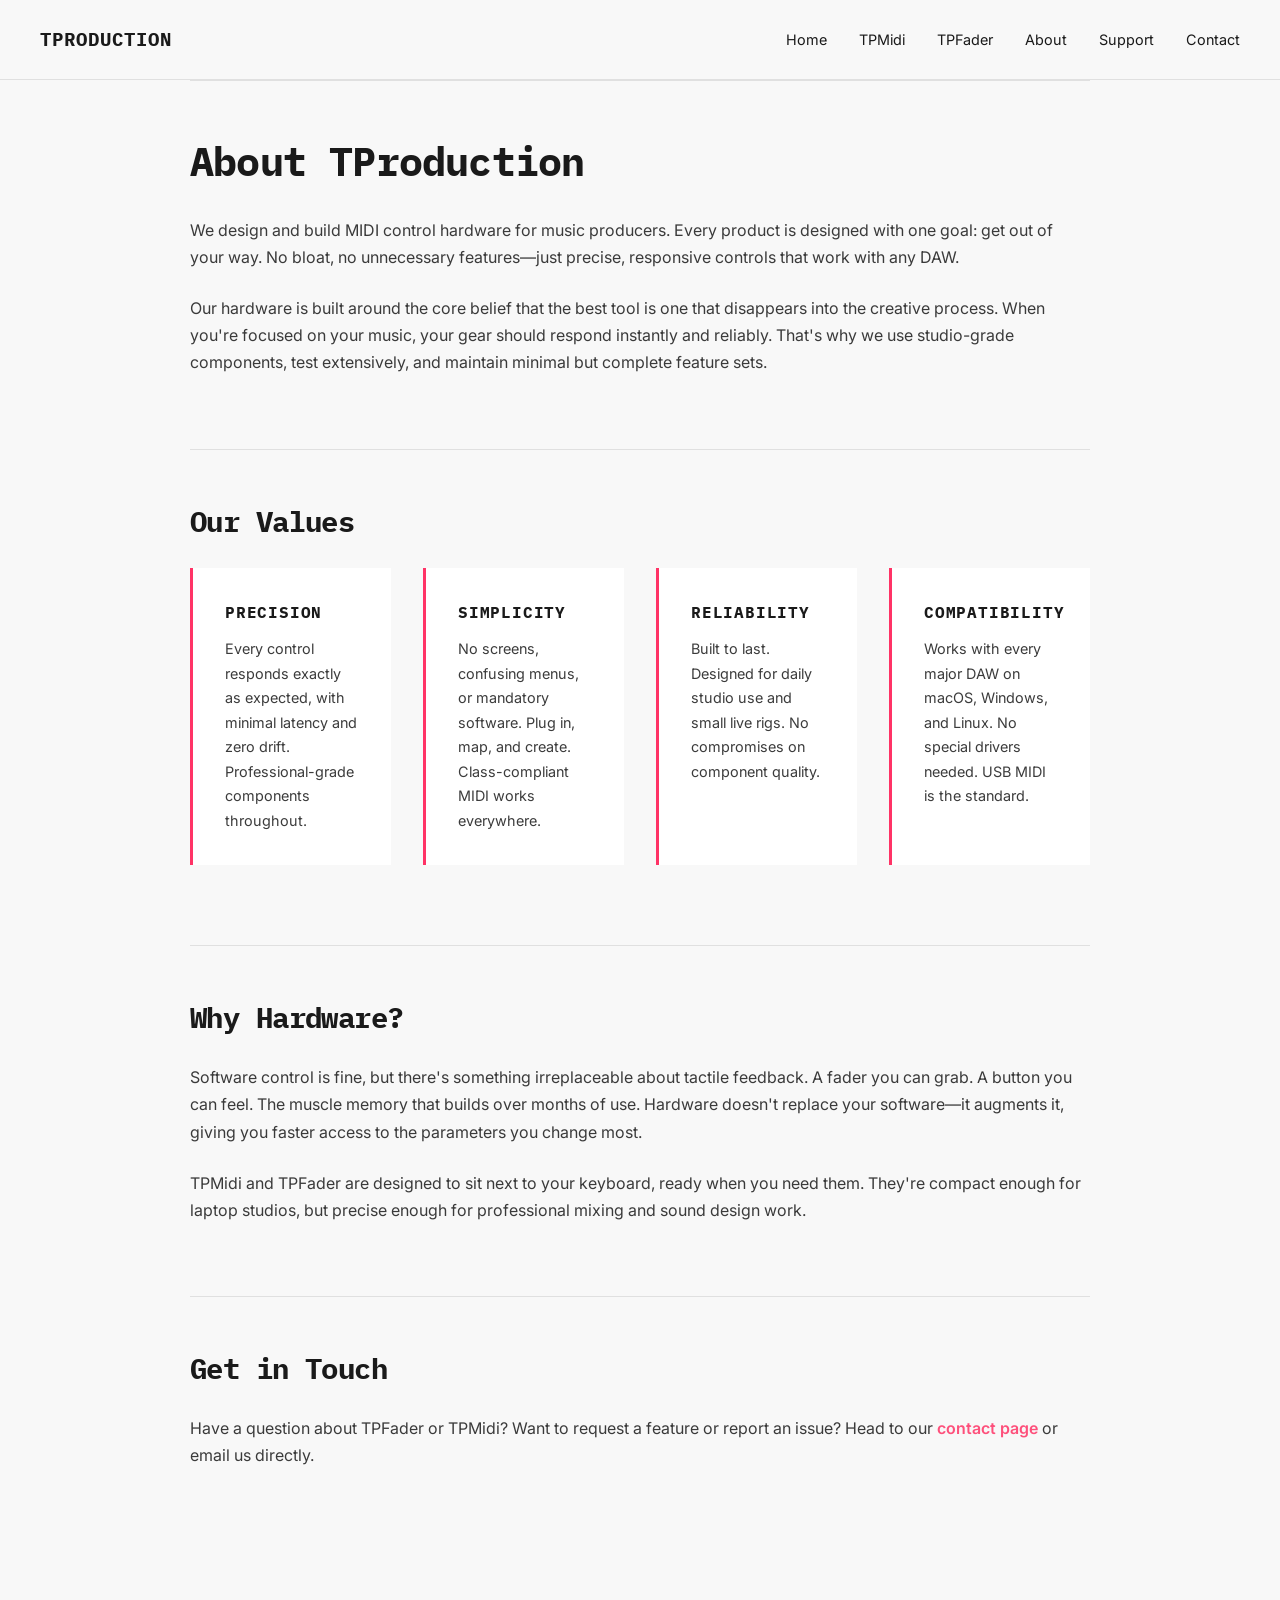
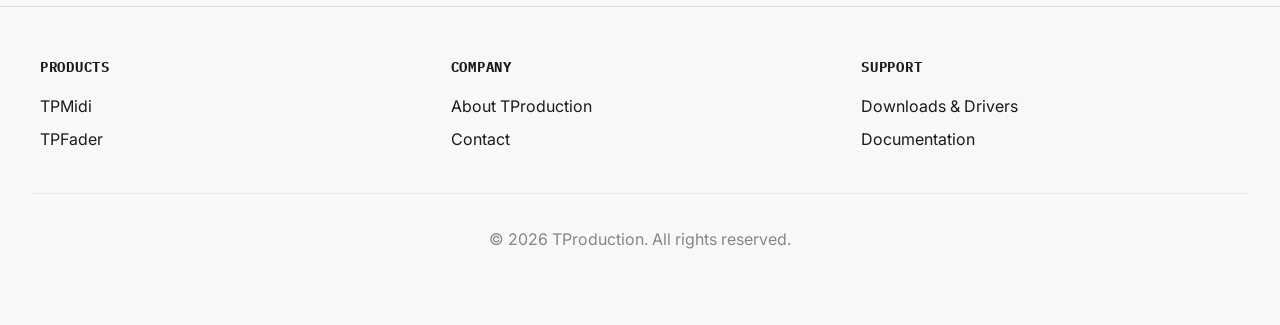
==== about/index.html @ 20af8eba "Restructure for GitHub Pages: move pages to subdirectories - index.html → root (Home) - tpfader.html" ====
<!DOCTYPE html>
<html lang="en">
<head>
  <meta charset="UTF-8">
  <meta name="viewport" content="width=device-width, initial-scale=1.0, viewport-fit=cover">
  <title>About TProduction</title>
  <link rel="stylesheet" href="https://fonts.googleapis.com/css2?family=IBM+Plex+Mono:wght@400;600;700&family=Inter:wght@400;500;600;700&display=swap">
  <style>
    :root {
      --bg-light: #f8f8f8;
      --bg-dark: #1a1a1a;
      --fg-light: #1a1a1a;
      --fg-dark: #f8f8f8;
      --accent: #ff3366;
      --border-light: #e0e0e0;
      --border-dark: #333333;
      --panel-light: #ffffff;
      --panel-dark: #252525;
      --font-display: 'IBM Plex Mono', monospace;
      --font-body: 'Inter', sans-serif;

      background-color: var(--bg-light);
      color: var(--fg-light);
      color-scheme: light;
    }

    @media (prefers-color-scheme: dark) {
      :root:not([data-theme="light"]) {
        background-color: var(--bg-dark);
        color: var(--fg-dark);
        color-scheme: dark;
      }
    }

    :root[data-theme="dark"] {
      background-color: var(--bg-dark);
      color: var(--fg-dark);
      color-scheme: dark;
    }

    body {
      font-family: var(--font-body);
      margin: 0;
      line-height: 1.6;
    }

    header {
      position: sticky;
      top: 0;
      z-index: 100;
      padding: 1.5rem 2rem;
      background-color: var(--bg-light);
      border-bottom: 1px solid var(--border-light);
      backdrop-filter: blur(8px);
    }

    @media (prefers-color-scheme: dark) {
      header:not([data-theme="light"]) {
        background-color: rgba(26, 26, 26, 0.95);
        border-bottom-color: var(--border-dark);
      }
    }

    :root[data-theme="dark"] header {
      background-color: rgba(26, 26, 26, 0.95);
      border-bottom-color: var(--border-dark);
    }

    nav {
      display: flex;
      justify-content: space-between;
      align-items: center;
      max-width: 1200px;
      margin: 0 auto;
    }

    .logo {
      font-family: var(--font-display);
      font-size: 1.2rem;
      font-weight: 700;
      letter-spacing: 0.05em;
      text-decoration: none;
      color: var(--fg-light);
    }

    @media (prefers-color-scheme: dark) {
      .logo:not([data-theme="light"]) {
        color: var(--fg-dark);
      }
    }

    :root[data-theme="dark"] .logo {
      color: var(--fg-dark);
    }

    nav ul {
      display: flex;
      list-style: none;
      margin: 0;
      padding: 0;
      gap: 2rem;
    }

    nav a {
      font-size: 0.9rem;
      text-decoration: none;
      color: var(--fg-light);
      transition: color 0.2s;
    }

    @media (prefers-color-scheme: dark) {
      nav a:not([data-theme="light"]) {
        color: var(--fg-dark);
      }
    }

    :root[data-theme="dark"] nav a {
      color: var(--fg-dark);
    }

    nav a:hover {
      color: var(--accent);
    }

    @media (max-width: 768px) {
      nav ul {
        display: none;
      }
    }

    main {
      padding: 0 2rem;
      max-width: 900px;
      margin: 0 auto;
    }

    section {
      padding: 3rem 0;
      border-top: 1px solid var(--border-light);
    }

    @media (prefers-color-scheme: dark) {
      section:not([data-theme="light"]) {
        border-top-color: var(--border-dark);
      }
    }

    :root[data-theme="dark"] section {
      border-top-color: var(--border-dark);
    }

    h1, h2 {
      font-family: var(--font-display);
      font-weight: 700;
      letter-spacing: -0.02em;
      margin: 0 0 1.5rem 0;
    }

    h1 {
      font-size: 2.5rem;
    }

    h2 {
      font-size: 1.8rem;
    }

    p {
      font-size: 1rem;
      opacity: 0.85;
      line-height: 1.7;
      margin: 0 0 1.5rem 0;
    }

    footer {
      margin-top: 4rem;
      padding: 3rem 2rem;
      border-top: 1px solid var(--border-light);
    }

    @media (prefers-color-scheme: dark) {
      footer:not([data-theme="light"]) {
        border-top-color: var(--border-dark);
      }
    }

    :root[data-theme="dark"] footer {
      border-top-color: var(--border-dark);
    }

    .footer-content {
      max-width: 1200px;
      margin: 0 auto;
      display: grid;
      grid-template-columns: repeat(auto-fit, minmax(200px, 1fr));
      gap: 2rem;
      margin-bottom: 2rem;
    }

    footer a {
      color: var(--fg-light);
      text-decoration: none;
      display: block;
      margin-bottom: 0.5rem;
      transition: color 0.2s;
    }

    @media (prefers-color-scheme: dark) {
      footer a:not([data-theme="light"]) {
        color: var(--fg-dark);
      }
    }

    :root[data-theme="dark"] footer a {
      color: var(--fg-dark);
    }

    footer a:hover {
      color: var(--accent);
    }

    .footer-section h3 {
      font-family: var(--font-display);
      font-size: 0.9rem;
      font-weight: 700;
      margin: 0 0 1rem 0;
      text-transform: uppercase;
      letter-spacing: 0.05em;
    }

    .copyright {
      text-align: center;
      padding-top: 2rem;
      border-top: 1px solid var(--border-light);
      opacity: 0.6;
      font-size: 0.85rem;
    }

    @media (prefers-color-scheme: dark) {
      .copyright:not([data-theme="light"]) {
        border-top-color: var(--border-dark);
      }
    }

    :root[data-theme="dark"] .copyright {
      border-top-color: var(--border-dark);
    }

    .values-grid {
      display: grid;
      grid-template-columns: repeat(auto-fit, minmax(200px, 1fr));
      gap: 2rem;
      margin-bottom: 2rem;
    }

    .value-card {
      padding: 2rem;
      background-color: var(--panel-light);
      border-left: 3px solid var(--accent);
    }

    @media (prefers-color-scheme: dark) {
      .value-card:not([data-theme="light"]) {
        background-color: var(--panel-dark);
      }
    }

    :root[data-theme="dark"] .value-card {
      background-color: var(--panel-dark);
    }

    .value-card h3 {
      font-family: var(--font-display);
      font-size: 1rem;
      font-weight: 700;
      margin: 0 0 0.75rem 0;
      text-transform: uppercase;
      letter-spacing: 0.05em;
    }

    .value-card p {
      margin: 0;
      font-size: 0.9rem;
    }

    @media (max-width: 600px) {
      header {
        padding: 1rem 1.5rem;
      }

      main {
        padding: 0 1.5rem;
      }

      h1 {
        font-size: 1.75rem;
      }
    }
  </style>
</head>
<body>
  <header>
    <nav>
      <a href="/" class="logo">TPRODUCTION</a>
      <ul>
        <li><a href="/">Home</a></li>
        <li><a href="/tpmidi">TPMidi</a></li>
        <li><a href="/tpfader">TPFader</a></li>
        <li><a href="/about">About</a></li>
        <li><a href="/support">Support</a></li>
        <li><a href="/contact">Contact</a></li>
      </ul>
    </nav>
  </header>

  <main>
    <section>
      <h1>About TProduction</h1>
      <p>We design and build MIDI control hardware for music producers. Every product is designed with one goal: get out of your way. No bloat, no unnecessary features—just precise, responsive controls that work with any DAW.</p>
      <p>Our hardware is built around the core belief that the best tool is one that disappears into the creative process. When you're focused on your music, your gear should respond instantly and reliably. That's why we use studio-grade components, test extensively, and maintain minimal but complete feature sets.</p>
    </section>

    <section>
      <h2>Our Values</h2>
      <div class="values-grid">
        <div class="value-card">
          <h3>Precision</h3>
          <p>Every control responds exactly as expected, with minimal latency and zero drift. Professional-grade components throughout.</p>
        </div>
        <div class="value-card">
          <h3>Simplicity</h3>
          <p>No screens, confusing menus, or mandatory software. Plug in, map, and create. Class-compliant MIDI works everywhere.</p>
        </div>
        <div class="value-card">
          <h3>Reliability</h3>
          <p>Built to last. Designed for daily studio use and small live rigs. No compromises on component quality.</p>
        </div>
        <div class="value-card">
          <h3>Compatibility</h3>
          <p>Works with every major DAW on macOS, Windows, and Linux. No special drivers needed. USB MIDI is the standard.</p>
        </div>
      </div>
    </section>

    <section>
      <h2>Why Hardware?</h2>
      <p>Software control is fine, but there's something irreplaceable about tactile feedback. A fader you can grab. A button you can feel. The muscle memory that builds over months of use. Hardware doesn't replace your software—it augments it, giving you faster access to the parameters you change most.</p>
      <p>TPMidi and TPFader are designed to sit next to your keyboard, ready when you need them. They're compact enough for laptop studios, but precise enough for professional mixing and sound design work.</p>
    </section>

    <section>
      <h2>Get in Touch</h2>
      <p>Have a question about TPFader or TPMidi? Want to request a feature or report an issue? Head to our <a href="/contact" style="color: var(--accent); text-decoration: none; font-weight: 600;">contact page</a> or email us directly.</p>
    </section>
  </main>

  <footer>
    <div class="footer-content">
      <div class="footer-section">
        <h3>Products</h3>
        <a href="/tpmidi">TPMidi</a>
        <a href="/tpfader">TPFader</a>
      </div>
      <div class="footer-section">
        <h3>Company</h3>
        <a href="/about">About TProduction</a>
        <a href="/contact">Contact</a>
      </div>
      <div class="footer-section">
        <h3>Support</h3>
        <a href="/support">Downloads & Drivers</a>
        <a href="/support">Documentation</a>
      </div>
    </div>
    <div class="copyright">
      <p>&copy; 2026 TProduction. All rights reserved.</p>
    </div>
  </footer>
</body>
</html>
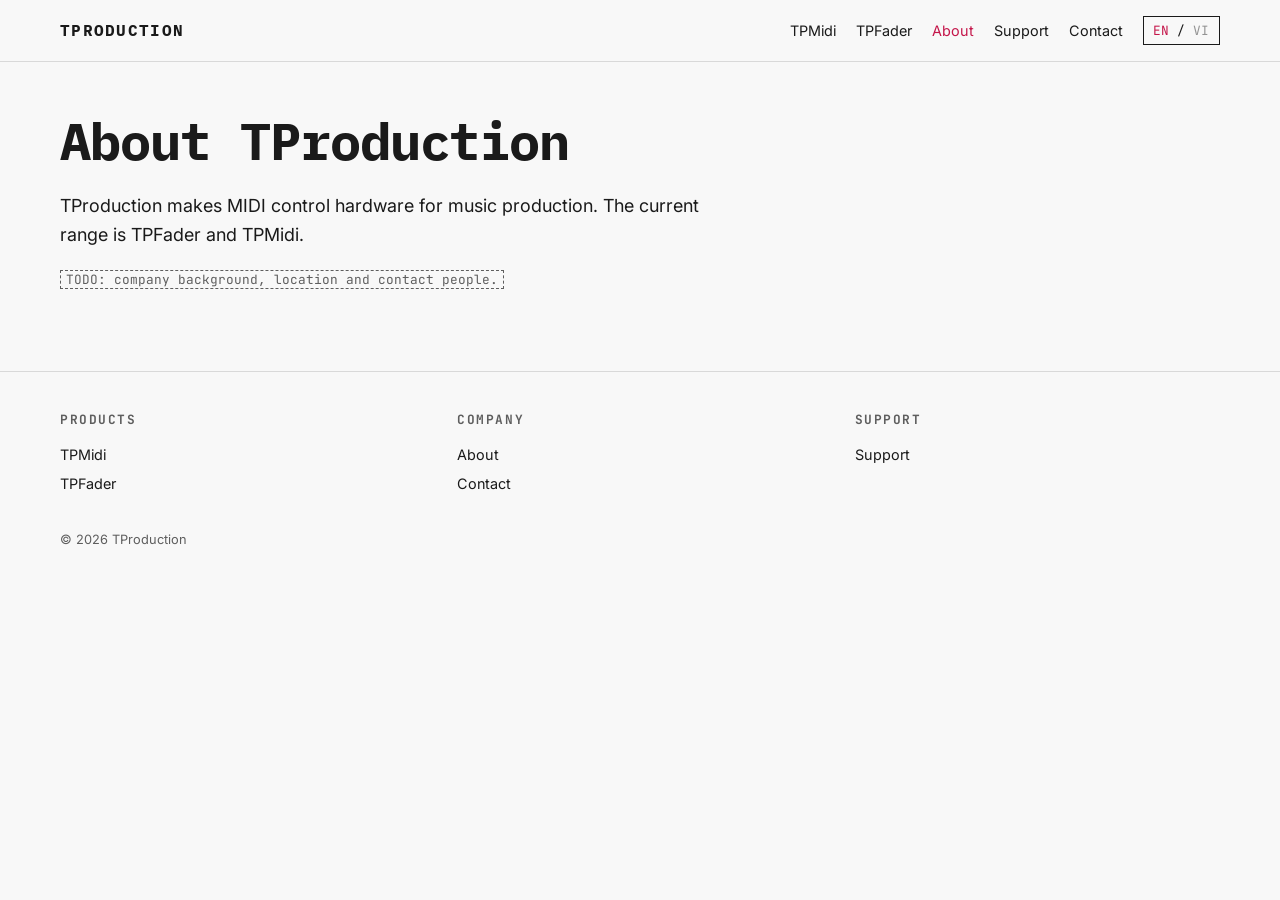
==== commit ba663e89: "Add Vietnamese copy with EN/VI toggle and remove unverified claims - Move shared styles to assets/si" ====
--- a/about/index.html
+++ b/about/index.html
@@ -1,378 +1,63 @@
 <!DOCTYPE html>
-<html lang="en">
+<html lang="en" data-lang="en">
 <head>
   <meta charset="UTF-8">
-  <meta name="viewport" content="width=device-width, initial-scale=1.0, viewport-fit=cover">
-  <title>About TProduction</title>
-  <link rel="stylesheet" href="https://fonts.googleapis.com/css2?family=IBM+Plex+Mono:wght@400;600;700&family=Inter:wght@400;500;600;700&display=swap">
-  <style>
-    :root {
-      --bg-light: #f8f8f8;
-      --bg-dark: #1a1a1a;
-      --fg-light: #1a1a1a;
-      --fg-dark: #f8f8f8;
-      --accent: #ff3366;
-      --border-light: #e0e0e0;
-      --border-dark: #333333;
-      --panel-light: #ffffff;
-      --panel-dark: #252525;
-      --font-display: 'IBM Plex Mono', monospace;
-      --font-body: 'Inter', sans-serif;
-
-      background-color: var(--bg-light);
-      color: var(--fg-light);
-      color-scheme: light;
-    }
-
-    @media (prefers-color-scheme: dark) {
-      :root:not([data-theme="light"]) {
-        background-color: var(--bg-dark);
-        color: var(--fg-dark);
-        color-scheme: dark;
-      }
-    }
-
-    :root[data-theme="dark"] {
-      background-color: var(--bg-dark);
-      color: var(--fg-dark);
-      color-scheme: dark;
-    }
-
-    body {
-      font-family: var(--font-body);
-      margin: 0;
-      line-height: 1.6;
-    }
-
-    header {
-      position: sticky;
-      top: 0;
-      z-index: 100;
-      padding: 1.5rem 2rem;
-      background-color: var(--bg-light);
-      border-bottom: 1px solid var(--border-light);
-      backdrop-filter: blur(8px);
-    }
-
-    @media (prefers-color-scheme: dark) {
-      header:not([data-theme="light"]) {
-        background-color: rgba(26, 26, 26, 0.95);
-        border-bottom-color: var(--border-dark);
-      }
-    }
-
-    :root[data-theme="dark"] header {
-      background-color: rgba(26, 26, 26, 0.95);
-      border-bottom-color: var(--border-dark);
-    }
-
-    nav {
-      display: flex;
-      justify-content: space-between;
-      align-items: center;
-      max-width: 1200px;
-      margin: 0 auto;
-    }
-
-    .logo {
-      font-family: var(--font-display);
-      font-size: 1.2rem;
-      font-weight: 700;
-      letter-spacing: 0.05em;
-      text-decoration: none;
-      color: var(--fg-light);
-    }
-
-    @media (prefers-color-scheme: dark) {
-      .logo:not([data-theme="light"]) {
-        color: var(--fg-dark);
-      }
-    }
-
-    :root[data-theme="dark"] .logo {
-      color: var(--fg-dark);
-    }
-
-    nav ul {
-      display: flex;
-      list-style: none;
-      margin: 0;
-      padding: 0;
-      gap: 2rem;
-    }
-
-    nav a {
-      font-size: 0.9rem;
-      text-decoration: none;
-      color: var(--fg-light);
-      transition: color 0.2s;
-    }
-
-    @media (prefers-color-scheme: dark) {
-      nav a:not([data-theme="light"]) {
-        color: var(--fg-dark);
-      }
-    }
-
-    :root[data-theme="dark"] nav a {
-      color: var(--fg-dark);
-    }
-
-    nav a:hover {
-      color: var(--accent);
-    }
-
-    @media (max-width: 768px) {
-      nav ul {
-        display: none;
-      }
-    }
-
-    main {
-      padding: 0 2rem;
-      max-width: 900px;
-      margin: 0 auto;
-    }
-
-    section {
-      padding: 3rem 0;
-      border-top: 1px solid var(--border-light);
-    }
-
-    @media (prefers-color-scheme: dark) {
-      section:not([data-theme="light"]) {
-        border-top-color: var(--border-dark);
-      }
-    }
-
-    :root[data-theme="dark"] section {
-      border-top-color: var(--border-dark);
-    }
-
-    h1, h2 {
-      font-family: var(--font-display);
-      font-weight: 700;
-      letter-spacing: -0.02em;
-      margin: 0 0 1.5rem 0;
-    }
-
-    h1 {
-      font-size: 2.5rem;
-    }
-
-    h2 {
-      font-size: 1.8rem;
-    }
-
-    p {
-      font-size: 1rem;
-      opacity: 0.85;
-      line-height: 1.7;
-      margin: 0 0 1.5rem 0;
-    }
-
-    footer {
-      margin-top: 4rem;
-      padding: 3rem 2rem;
-      border-top: 1px solid var(--border-light);
-    }
-
-    @media (prefers-color-scheme: dark) {
-      footer:not([data-theme="light"]) {
-        border-top-color: var(--border-dark);
-      }
-    }
-
-    :root[data-theme="dark"] footer {
-      border-top-color: var(--border-dark);
-    }
-
-    .footer-content {
-      max-width: 1200px;
-      margin: 0 auto;
-      display: grid;
-      grid-template-columns: repeat(auto-fit, minmax(200px, 1fr));
-      gap: 2rem;
-      margin-bottom: 2rem;
-    }
-
-    footer a {
-      color: var(--fg-light);
-      text-decoration: none;
-      display: block;
-      margin-bottom: 0.5rem;
-      transition: color 0.2s;
-    }
-
-    @media (prefers-color-scheme: dark) {
-      footer a:not([data-theme="light"]) {
-        color: var(--fg-dark);
-      }
-    }
-
-    :root[data-theme="dark"] footer a {
-      color: var(--fg-dark);
-    }
-
-    footer a:hover {
-      color: var(--accent);
-    }
-
-    .footer-section h3 {
-      font-family: var(--font-display);
-      font-size: 0.9rem;
-      font-weight: 700;
-      margin: 0 0 1rem 0;
-      text-transform: uppercase;
-      letter-spacing: 0.05em;
-    }
-
-    .copyright {
-      text-align: center;
-      padding-top: 2rem;
-      border-top: 1px solid var(--border-light);
-      opacity: 0.6;
-      font-size: 0.85rem;
-    }
-
-    @media (prefers-color-scheme: dark) {
-      .copyright:not([data-theme="light"]) {
-        border-top-color: var(--border-dark);
-      }
-    }
-
-    :root[data-theme="dark"] .copyright {
-      border-top-color: var(--border-dark);
-    }
-
-    .values-grid {
-      display: grid;
-      grid-template-columns: repeat(auto-fit, minmax(200px, 1fr));
-      gap: 2rem;
-      margin-bottom: 2rem;
-    }
-
-    .value-card {
-      padding: 2rem;
-      background-color: var(--panel-light);
-      border-left: 3px solid var(--accent);
-    }
-
-    @media (prefers-color-scheme: dark) {
-      .value-card:not([data-theme="light"]) {
-        background-color: var(--panel-dark);
-      }
-    }
-
-    :root[data-theme="dark"] .value-card {
-      background-color: var(--panel-dark);
-    }
-
-    .value-card h3 {
-      font-family: var(--font-display);
-      font-size: 1rem;
-      font-weight: 700;
-      margin: 0 0 0.75rem 0;
-      text-transform: uppercase;
-      letter-spacing: 0.05em;
-    }
-
-    .value-card p {
-      margin: 0;
-      font-size: 0.9rem;
-    }
-
-    @media (max-width: 600px) {
-      header {
-        padding: 1rem 1.5rem;
-      }
-
-      main {
-        padding: 0 1.5rem;
-      }
-
-      h1 {
-        font-size: 1.75rem;
-      }
-    }
-  </style>
+  <meta name="viewport" content="width=device-width, initial-scale=1">
+  <title>About | TProduction</title>
+  <meta name="description" content="About TProduction, a maker of MIDI control hardware for music production.">
+  <link rel="stylesheet" href="https://fonts.googleapis.com/css2?family=IBM+Plex+Mono:wght@400;600;700&family=Inter:wght@400;500;600&family=JetBrains+Mono:wght@400;600&display=swap">
+  <link rel="stylesheet" href="../assets/site.css">
+  <script src="../assets/site.js" defer></script>
 </head>
 <body>
-  <header>
-    <nav>
+  <header class="site-header">
+    <div class="wrap">
       <a href="/" class="logo">TPRODUCTION</a>
-      <ul>
-        <li><a href="/">Home</a></li>
-        <li><a href="/tpmidi">TPMidi</a></li>
-        <li><a href="/tpfader">TPFader</a></li>
-        <li><a href="/about">About</a></li>
-        <li><a href="/support">Support</a></li>
-        <li><a href="/contact">Contact</a></li>
-      </ul>
-    </nav>
+      <nav class="nav" aria-label="Main">
+        <a href="/tpmidi">TPMidi</a>
+        <a href="/tpfader">TPFader</a>
+        <a href="/about" aria-current="page"><span class="en">About</span><span class="vi">Giới thiệu</span></a>
+        <a href="/support"><span class="en">Support</span><span class="vi">Hỗ trợ</span></a>
+        <a href="/contact"><span class="en">Contact</span><span class="vi">Liên hệ</span></a>
+        <button type="button" class="lang-toggle" data-lang-toggle>
+          <span data-opt="en">EN</span> / <span data-opt="vi">VI</span>
+        </button>
+      </nav>
+    </div>
   </header>
 
-  <main>
-    <section>
-      <h1>About TProduction</h1>
-      <p>We design and build MIDI control hardware for music producers. Every product is designed with one goal: get out of your way. No bloat, no unnecessary features—just precise, responsive controls that work with any DAW.</p>
-      <p>Our hardware is built around the core belief that the best tool is one that disappears into the creative process. When you're focused on your music, your gear should respond instantly and reliably. That's why we use studio-grade components, test extensively, and maintain minimal but complete feature sets.</p>
-    </section>
-
-    <section>
-      <h2>Our Values</h2>
-      <div class="values-grid">
-        <div class="value-card">
-          <h3>Precision</h3>
-          <p>Every control responds exactly as expected, with minimal latency and zero drift. Professional-grade components throughout.</p>
-        </div>
-        <div class="value-card">
-          <h3>Simplicity</h3>
-          <p>No screens, confusing menus, or mandatory software. Plug in, map, and create. Class-compliant MIDI works everywhere.</p>
-        </div>
-        <div class="value-card">
-          <h3>Reliability</h3>
-          <p>Built to last. Designed for daily studio use and small live rigs. No compromises on component quality.</p>
-        </div>
-        <div class="value-card">
-          <h3>Compatibility</h3>
-          <p>Works with every major DAW on macOS, Windows, and Linux. No special drivers needed. USB MIDI is the standard.</p>
-        </div>
-      </div>
-    </section>
-
-    <section>
-      <h2>Why Hardware?</h2>
-      <p>Software control is fine, but there's something irreplaceable about tactile feedback. A fader you can grab. A button you can feel. The muscle memory that builds over months of use. Hardware doesn't replace your software—it augments it, giving you faster access to the parameters you change most.</p>
-      <p>TPMidi and TPFader are designed to sit next to your keyboard, ready when you need them. They're compact enough for laptop studios, but precise enough for professional mixing and sound design work.</p>
-    </section>
-
-    <section>
-      <h2>Get in Touch</h2>
-      <p>Have a question about TPFader or TPMidi? Want to request a feature or report an issue? Head to our <a href="/contact" style="color: var(--accent); text-decoration: none; font-weight: 600;">contact page</a> or email us directly.</p>
+  <main class="wrap">
+    <section class="prose">
+      <h1><span class="en">About TProduction</span><span class="vi">Giới thiệu TProduction</span></h1>
+      <p class="lead">
+        <span class="en">TProduction makes MIDI control hardware for music production. The current range is TPFader and TPMidi.</span>
+        <span class="vi">TProduction sản xuất phần cứng điều khiển MIDI cho sản xuất âm nhạc. Hiện tại, dòng sản phẩm gồm TPFader và TPMidi.</span>
+      </p>
+      <p>
+        <span class="todo"><span class="en">TODO: company background, location and contact people.</span><span class="vi">TODO: lịch sử công ty, địa điểm và người liên hệ.</span></span>
+      </p>
     </section>
   </main>
 
-  <footer>
-    <div class="footer-content">
-      <div class="footer-section">
-        <h3>Products</h3>
-        <a href="/tpmidi">TPMidi</a>
-        <a href="/tpfader">TPFader</a>
+  <footer class="site-footer">
+    <div class="wrap">
+      <div class="footer-grid">
+        <div>
+          <h2><span class="en">Products</span><span class="vi">Sản phẩm</span></h2>
+          <a href="/tpmidi">TPMidi</a>
+          <a href="/tpfader">TPFader</a>
+        </div>
+        <div>
+          <h2><span class="en">Company</span><span class="vi">Công ty</span></h2>
+          <a href="/about"><span class="en">About</span><span class="vi">Giới thiệu</span></a>
+          <a href="/contact"><span class="en">Contact</span><span class="vi">Liên hệ</span></a>
+        </div>
+        <div>
+          <h2><span class="en">Support</span><span class="vi">Hỗ trợ</span></h2>
+          <a href="/support"><span class="en">Support</span><span class="vi">Hỗ trợ</span></a>
+        </div>
       </div>
-      <div class="footer-section">
-        <h3>Company</h3>
-        <a href="/about">About TProduction</a>
-        <a href="/contact">Contact</a>
-      </div>
-      <div class="footer-section">
-        <h3>Support</h3>
-        <a href="/support">Downloads & Drivers</a>
-        <a href="/support">Documentation</a>
-      </div>
-    </div>
-    <div class="copyright">
-      <p>&copy; 2026 TProduction. All rights reserved.</p>
+      <p class="copyright">&copy; 2026 TProduction</p>
     </div>
   </footer>
 </body>
--- a/assets/site.css
+++ b/assets/site.css
@@ -0,0 +1,346 @@
+:root {
+  --bg: #f8f8f8;
+  --fg: #1a1a1a;
+  --fg-muted: #5e5e5e;
+  --panel: #ffffff;
+  --rule: #d9d9d9;
+  --accent: #ff3366;
+  --accent-ink: #c4164a;
+  --cta-bg: #c4164a;
+  --cta-fg: #ffffff;
+  --font-display: 'IBM Plex Mono', ui-monospace, monospace;
+  --font-body: 'Inter', system-ui, sans-serif;
+  --font-code: 'JetBrains Mono', ui-monospace, monospace;
+  color-scheme: light;
+}
+
+@media (prefers-color-scheme: dark) {
+  :root:not([data-theme="light"]) {
+    --bg: #1a1a1a;
+    --fg: #f2f2f2;
+    --fg-muted: #a6a6a6;
+    --panel: #252525;
+    --rule: #3a3a3a;
+    --accent-ink: #ff7a9a;
+    --cta-bg: #ff5c86;
+    --cta-fg: #1a1a1a;
+    color-scheme: dark;
+  }
+}
+
+:root[data-theme="dark"] {
+  --bg: #1a1a1a;
+  --fg: #f2f2f2;
+  --fg-muted: #a6a6a6;
+  --panel: #252525;
+  --rule: #3a3a3a;
+  --accent-ink: #ff7a9a;
+  --cta-bg: #ff5c86;
+  --cta-fg: #1a1a1a;
+  color-scheme: dark;
+}
+
+*, *::before, *::after {
+  box-sizing: border-box;
+}
+
+html {
+  -webkit-text-size-adjust: 100%;
+}
+
+body {
+  margin: 0;
+  background: var(--bg);
+  color: var(--fg);
+  font-family: var(--font-body);
+  font-size: 1rem;
+  line-height: 1.6;
+}
+
+img {
+  display: block;
+  max-width: 100%;
+  height: auto;
+  background: var(--panel);
+}
+
+a {
+  color: var(--accent-ink);
+}
+
+:focus-visible {
+  outline: 2px solid var(--accent);
+  outline-offset: 3px;
+}
+
+html[data-lang="en"] .vi,
+html[data-lang="vi"] .en {
+  display: none;
+}
+
+.wrap {
+  max-width: 1200px;
+  margin-inline: auto;
+  padding-inline: 1.25rem;
+}
+
+.site-header {
+  position: sticky;
+  top: 0;
+  z-index: 10;
+  background: var(--bg);
+  border-bottom: 1px solid var(--rule);
+}
+
+.site-header .wrap {
+  display: flex;
+  flex-wrap: wrap;
+  align-items: center;
+  justify-content: space-between;
+  gap: 0.75rem 1.5rem;
+  padding-block: 1rem;
+}
+
+.logo {
+  font-family: var(--font-display);
+  font-weight: 700;
+  letter-spacing: 0.08em;
+  color: var(--fg);
+  text-decoration: none;
+}
+
+.nav {
+  display: flex;
+  flex-wrap: wrap;
+  align-items: center;
+  gap: 0.5rem 1.25rem;
+  font-size: 0.9rem;
+}
+
+.nav a {
+  color: var(--fg);
+  text-decoration: none;
+}
+
+.nav a:hover,
+.nav a[aria-current="page"] {
+  color: var(--accent-ink);
+}
+
+.lang-toggle {
+  font-family: var(--font-code);
+  font-size: 0.8rem;
+  color: var(--fg);
+  background: none;
+  border: 1px solid var(--fg);
+  padding: 0.3rem 0.6rem;
+  cursor: pointer;
+}
+
+.lang-toggle [data-opt] {
+  opacity: 0.45;
+}
+
+html[data-lang="en"] .lang-toggle [data-opt="en"],
+html[data-lang="vi"] .lang-toggle [data-opt="vi"] {
+  opacity: 1;
+  color: var(--accent-ink);
+}
+
+main {
+  padding-block: 3rem 4rem;
+}
+
+h1,
+h2 {
+  font-family: var(--font-display);
+  letter-spacing: -0.02em;
+  line-height: 1.2;
+  text-wrap: balance;
+  margin: 0;
+}
+
+h1 {
+  font-size: clamp(2rem, 5vw, 3.25rem);
+}
+
+h2 {
+  font-size: clamp(1.4rem, 3vw, 1.85rem);
+}
+
+p {
+  margin: 0 0 1rem;
+}
+
+.lead {
+  font-size: 1.125rem;
+  max-width: 60ch;
+  margin-top: 1.25rem;
+}
+
+.eyebrow {
+  font-family: var(--font-code);
+  font-size: 0.8rem;
+  letter-spacing: 0.12em;
+  text-transform: uppercase;
+  color: var(--fg-muted);
+  margin-bottom: 0.75rem;
+}
+
+.prose {
+  max-width: 65ch;
+}
+
+.hero {
+  padding-block: 2rem 1rem;
+}
+
+.hero h1 {
+  max-width: 20ch;
+}
+
+.split {
+  display: grid;
+  gap: 2rem;
+  align-items: center;
+}
+
+.product-media {
+  margin: 0;
+}
+
+.product-media img,
+.figure img {
+  width: 100%;
+  max-height: 75vh;
+  object-fit: contain;
+}
+
+.product {
+  padding-block: 3rem;
+  border-top: 1px solid var(--rule);
+}
+
+.product-copy h2 {
+  margin-bottom: 0.75rem;
+}
+
+.specs {
+  margin: 1.5rem 0 0;
+  font-family: var(--font-code);
+  font-size: 0.875rem;
+  border-top: 1px solid var(--fg);
+}
+
+.specs div {
+  display: grid;
+  grid-template-columns: minmax(0, 1fr) minmax(0, 1.4fr);
+  gap: 1rem;
+  padding: 0.65rem 0;
+  border-bottom: 1px solid var(--rule);
+}
+
+.specs dt {
+  color: var(--fg-muted);
+  text-transform: uppercase;
+  letter-spacing: 0.06em;
+  font-size: 0.8rem;
+}
+
+.specs dd {
+  margin: 0;
+}
+
+.todo {
+  color: var(--fg-muted);
+  border: 1px dashed currentColor;
+  padding: 0 0.3rem;
+  font-family: var(--font-code);
+  font-size: 0.8rem;
+}
+
+.button {
+  display: inline-block;
+  margin-top: 1.5rem;
+  padding: 0.8rem 1.3rem;
+  background: var(--cta-bg);
+  color: var(--cta-fg);
+  font-family: var(--font-display);
+  font-weight: 600;
+  font-size: 0.9rem;
+  letter-spacing: 0.04em;
+  text-decoration: none;
+}
+
+.button:hover {
+  filter: brightness(1.08);
+}
+
+.figure {
+  margin: 3rem 0 0;
+}
+
+.figure figcaption {
+  margin-top: 0.6rem;
+  font-family: var(--font-code);
+  font-size: 0.8rem;
+  color: var(--fg-muted);
+}
+
+.site-footer {
+  border-top: 1px solid var(--rule);
+  padding-block: 2.5rem;
+  font-size: 0.9rem;
+}
+
+.footer-grid {
+  display: grid;
+  gap: 2rem;
+  grid-template-columns: repeat(auto-fit, minmax(160px, 1fr));
+}
+
+.site-footer h2 {
+  font-family: var(--font-code);
+  font-size: 0.8rem;
+  letter-spacing: 0.12em;
+  text-transform: uppercase;
+  color: var(--fg-muted);
+  margin-bottom: 0.75rem;
+}
+
+.site-footer a {
+  display: block;
+  color: var(--fg);
+  text-decoration: none;
+  padding-block: 0.2rem;
+}
+
+.site-footer a:hover {
+  color: var(--accent-ink);
+}
+
+.copyright {
+  margin-top: 2rem;
+  color: var(--fg-muted);
+  font-size: 0.8rem;
+}
+
+@media (min-width: 760px) {
+  .split {
+    grid-template-columns: minmax(0, 5fr) minmax(0, 6fr);
+    gap: 4rem;
+  }
+
+  .split.flip > :first-child {
+    order: 2;
+  }
+}
+
+@media (prefers-reduced-motion: reduce) {
+  *,
+  *::before,
+  *::after {
+    transition: none !important;
+    scroll-behavior: auto !important;
+  }
+}
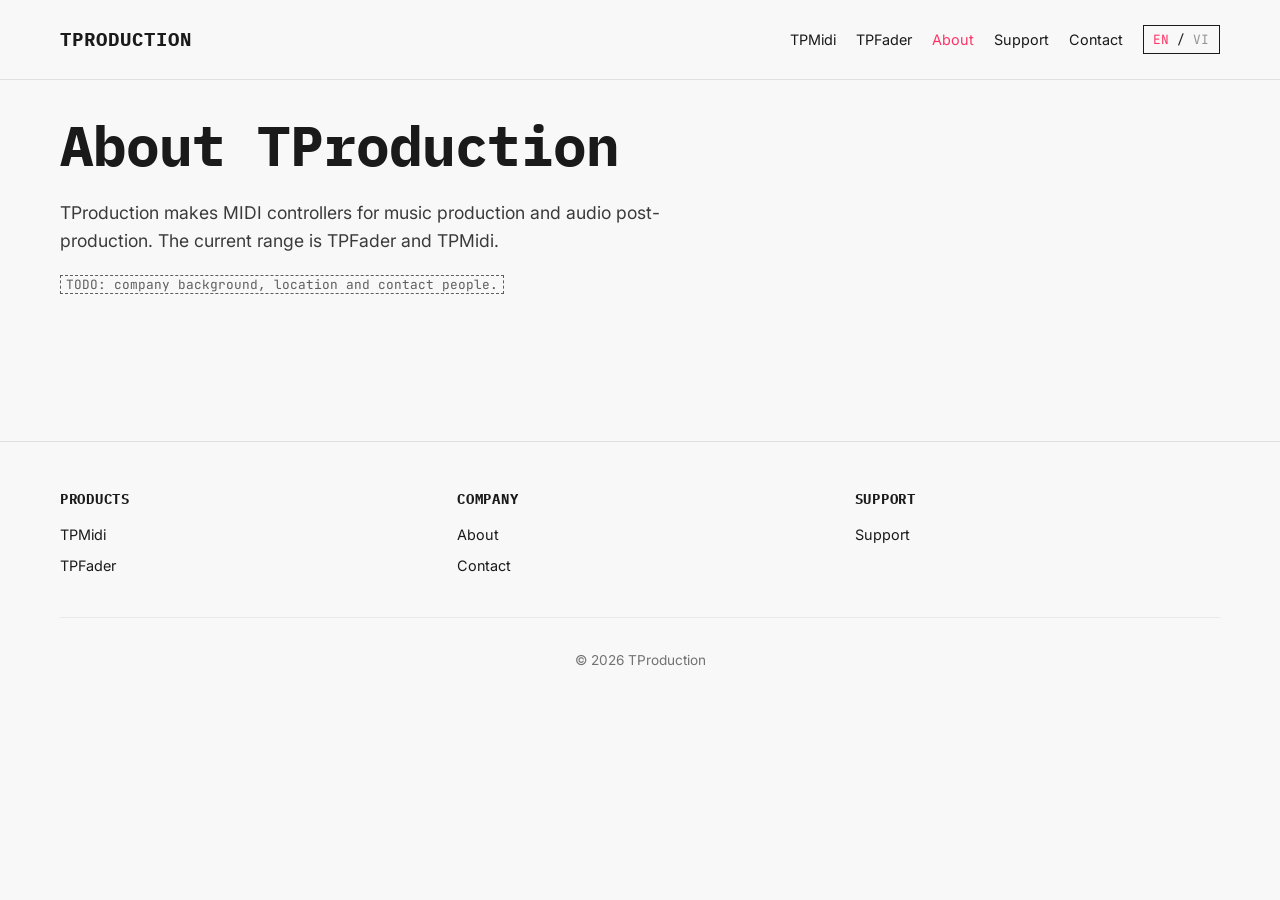
==== commit e79c8ef6: "Restore original palette and layout; update home copy - Return to the earlier light/dark palette, wh" ====
--- a/about/index.html
+++ b/about/index.html
@@ -30,8 +30,8 @@
     <section class="prose">
       <h1><span class="en">About TProduction</span><span class="vi">Giới thiệu TProduction</span></h1>
       <p class="lead">
-        <span class="en">TProduction makes MIDI control hardware for music production. The current range is TPFader and TPMidi.</span>
-        <span class="vi">TProduction sản xuất phần cứng điều khiển MIDI cho sản xuất âm nhạc. Hiện tại, dòng sản phẩm gồm TPFader và TPMidi.</span>
+        <span class="en">TProduction makes MIDI controllers for music production and audio post-production. The current range is TPFader and TPMidi.</span>
+        <span class="vi">TProduction cung cấp các thiết bị MIDI controller phục vụ nhu cầu sản xuất và hậu kỳ âm thanh. Hiện tại, dòng sản phẩm gồm TPFader và TPMidi.</span>
       </p>
       <p>
         <span class="todo"><span class="en">TODO: company background, location and contact people.</span><span class="vi">TODO: lịch sử công ty, địa điểm và người liên hệ.</span></span>
--- a/assets/site.css
+++ b/assets/site.css
@@ -3,11 +3,10 @@
   --fg: #1a1a1a;
   --fg-muted: #5e5e5e;
   --panel: #ffffff;
-  --rule: #d9d9d9;
+  --rule: #e0e0e0;
   --accent: #ff3366;
-  --accent-ink: #c4164a;
-  --cta-bg: #c4164a;
-  --cta-fg: #ffffff;
+  --accent-dark: #ff2e4a;
+  --accent-ink: #d91a4f;
   --font-display: 'IBM Plex Mono', ui-monospace, monospace;
   --font-body: 'Inter', system-ui, sans-serif;
   --font-code: 'JetBrains Mono', ui-monospace, monospace;
@@ -17,26 +16,22 @@
 @media (prefers-color-scheme: dark) {
   :root:not([data-theme="light"]) {
     --bg: #1a1a1a;
-    --fg: #f2f2f2;
+    --fg: #f8f8f8;
     --fg-muted: #a6a6a6;
     --panel: #252525;
-    --rule: #3a3a3a;
-    --accent-ink: #ff7a9a;
-    --cta-bg: #ff5c86;
-    --cta-fg: #1a1a1a;
+    --rule: #333333;
+    --accent-ink: #ff3366;
     color-scheme: dark;
   }
 }
 
 :root[data-theme="dark"] {
   --bg: #1a1a1a;
-  --fg: #f2f2f2;
+  --fg: #f8f8f8;
   --fg-muted: #a6a6a6;
   --panel: #252525;
-  --rule: #3a3a3a;
-  --accent-ink: #ff7a9a;
-  --cta-bg: #ff5c86;
-  --cta-fg: #1a1a1a;
+  --rule: #333333;
+  --accent-ink: #ff3366;
   color-scheme: dark;
 }
 
@@ -90,6 +85,7 @@
   z-index: 10;
   background: var(--bg);
   border-bottom: 1px solid var(--rule);
+  backdrop-filter: blur(8px);
 }
 
 .site-header .wrap {
@@ -98,13 +94,14 @@
   align-items: center;
   justify-content: space-between;
   gap: 0.75rem 1.5rem;
-  padding-block: 1rem;
+  padding-block: 1.5rem;
 }
 
 .logo {
   font-family: var(--font-display);
+  font-size: 1.2rem;
   font-weight: 700;
-  letter-spacing: 0.08em;
+  letter-spacing: 0.05em;
   color: var(--fg);
   text-decoration: none;
 }
@@ -120,11 +117,12 @@
 .nav a {
   color: var(--fg);
   text-decoration: none;
+  transition: color 0.2s;
 }
 
 .nav a:hover,
 .nav a[aria-current="page"] {
-  color: var(--accent-ink);
+  color: var(--accent);
 }
 
 .lang-toggle {
@@ -144,11 +142,11 @@
 html[data-lang="en"] .lang-toggle [data-opt="en"],
 html[data-lang="vi"] .lang-toggle [data-opt="vi"] {
   opacity: 1;
-  color: var(--accent-ink);
+  color: var(--accent);
 }
 
 main {
-  padding-block: 3rem 4rem;
+  padding-block: 2rem 4rem;
 }
 
 h1,
@@ -161,11 +159,11 @@
 }
 
 h1 {
-  font-size: clamp(2rem, 5vw, 3.25rem);
+  font-size: clamp(2rem, 5vw, 3.5rem);
 }
 
 h2 {
-  font-size: clamp(1.4rem, 3vw, 1.85rem);
+  font-size: clamp(1.4rem, 3vw, 2rem);
 }
 
 p {
@@ -173,15 +171,16 @@
 }
 
 .lead {
-  font-size: 1.125rem;
+  font-size: 1.1rem;
   max-width: 60ch;
   margin-top: 1.25rem;
+  opacity: 0.85;
 }
 
 .eyebrow {
   font-family: var(--font-code);
   font-size: 0.8rem;
-  letter-spacing: 0.12em;
+  letter-spacing: 0.08em;
   text-transform: uppercase;
   color: var(--fg-muted);
   margin-bottom: 0.75rem;
@@ -192,17 +191,29 @@
 }
 
 .hero {
-  padding-block: 2rem 1rem;
+  padding-block: 4rem 0;
+  text-align: center;
 }
 
 .hero h1 {
-  max-width: 20ch;
+  max-width: 22ch;
+  margin-inline: auto;
+}
+
+.hero .lead {
+  max-width: 600px;
+  margin-inline: auto;
+  margin-bottom: 0;
 }
 
 .split {
   display: grid;
-  gap: 2rem;
+  gap: 3rem;
   align-items: center;
+}
+
+.product {
+  padding-block: 4rem;
 }
 
 .product-media {
@@ -216,39 +227,52 @@
   object-fit: contain;
 }
 
-.product {
-  padding-block: 3rem;
-  border-top: 1px solid var(--rule);
-}
-
 .product-copy h2 {
-  margin-bottom: 0.75rem;
+  margin-bottom: 1rem;
+}
+
+.product-copy h2 .accent {
+  color: var(--accent);
 }
 
 .specs {
-  margin: 1.5rem 0 0;
-  font-family: var(--font-code);
-  font-size: 0.875rem;
-  border-top: 1px solid var(--fg);
+  margin: 0 0 1.5rem;
+  padding: 1.5rem;
+  background: var(--panel);
+  border-left: 3px solid var(--accent);
+  font-family: var(--font-code);
+  font-size: 0.85rem;
 }
 
 .specs div {
-  display: grid;
-  grid-template-columns: minmax(0, 1fr) minmax(0, 1.4fr);
+  display: flex;
+  justify-content: space-between;
+  align-items: baseline;
   gap: 1rem;
-  padding: 0.65rem 0;
+  padding: 0.5rem 0;
   border-bottom: 1px solid var(--rule);
 }
 
+.specs div:last-child {
+  border-bottom: none;
+}
+
 .specs dt {
-  color: var(--fg-muted);
+  opacity: 0.7;
+  font-weight: 600;
   text-transform: uppercase;
-  letter-spacing: 0.06em;
-  font-size: 0.8rem;
+  letter-spacing: 0.05em;
 }
 
 .specs dd {
   margin: 0;
+  text-align: right;
+  color: var(--accent-ink);
+  font-weight: 600;
+}
+
+.specs-page {
+  max-width: 720px;
 }
 
 .todo {
@@ -257,27 +281,31 @@
   padding: 0 0.3rem;
   font-family: var(--font-code);
   font-size: 0.8rem;
+  font-weight: 400;
 }
 
 .button {
   display: inline-block;
   margin-top: 1.5rem;
-  padding: 0.8rem 1.3rem;
-  background: var(--cta-bg);
-  color: var(--cta-fg);
+  padding: 0.75rem 2rem;
+  background: var(--accent);
+  color: #ffffff;
   font-family: var(--font-display);
   font-weight: 600;
   font-size: 0.9rem;
-  letter-spacing: 0.04em;
+  letter-spacing: 0.05em;
   text-decoration: none;
+  transition: background-color 0.2s, transform 0.2s;
 }
 
 .button:hover {
-  filter: brightness(1.08);
+  background: var(--accent-dark);
+  transform: translateY(-2px);
 }
 
 .figure {
-  margin: 3rem 0 0;
+  margin: 3rem auto 0;
+  max-width: 720px;
 }
 
 .figure figcaption {
@@ -288,8 +316,9 @@
 }
 
 .site-footer {
+  margin-top: 4rem;
+  padding-block: 3rem;
   border-top: 1px solid var(--rule);
-  padding-block: 2.5rem;
   font-size: 0.9rem;
 }
 
@@ -300,39 +329,60 @@
 }
 
 .site-footer h2 {
-  font-family: var(--font-code);
-  font-size: 0.8rem;
-  letter-spacing: 0.12em;
+  font-family: var(--font-display);
+  font-size: 0.9rem;
   text-transform: uppercase;
-  color: var(--fg-muted);
-  margin-bottom: 0.75rem;
+  letter-spacing: 0.05em;
+  margin-bottom: 1rem;
 }
 
 .site-footer a {
   display: block;
   color: var(--fg);
   text-decoration: none;
-  padding-block: 0.2rem;
+  margin-bottom: 0.5rem;
+  transition: color 0.2s;
 }
 
 .site-footer a:hover {
-  color: var(--accent-ink);
+  color: var(--accent);
 }
 
 .copyright {
   margin-top: 2rem;
-  color: var(--fg-muted);
-  font-size: 0.8rem;
+  padding-top: 2rem;
+  border-top: 1px solid var(--rule);
+  text-align: center;
+  opacity: 0.6;
+  font-size: 0.85rem;
 }
 
 @media (min-width: 760px) {
   .split {
-    grid-template-columns: minmax(0, 5fr) minmax(0, 6fr);
+    grid-template-columns: minmax(0, 1fr) minmax(0, 1fr);
     gap: 4rem;
   }
 
   .split.flip > :first-child {
     order: 2;
+  }
+}
+
+@media (max-width: 600px) {
+  .site-header .wrap {
+    padding-block: 1rem;
+  }
+
+  .hero {
+    padding-block: 2.5rem 0;
+  }
+
+  h1 {
+    font-size: 1.75rem;
+  }
+
+  .product {
+    padding-block: 2.5rem;
   }
 }
 
